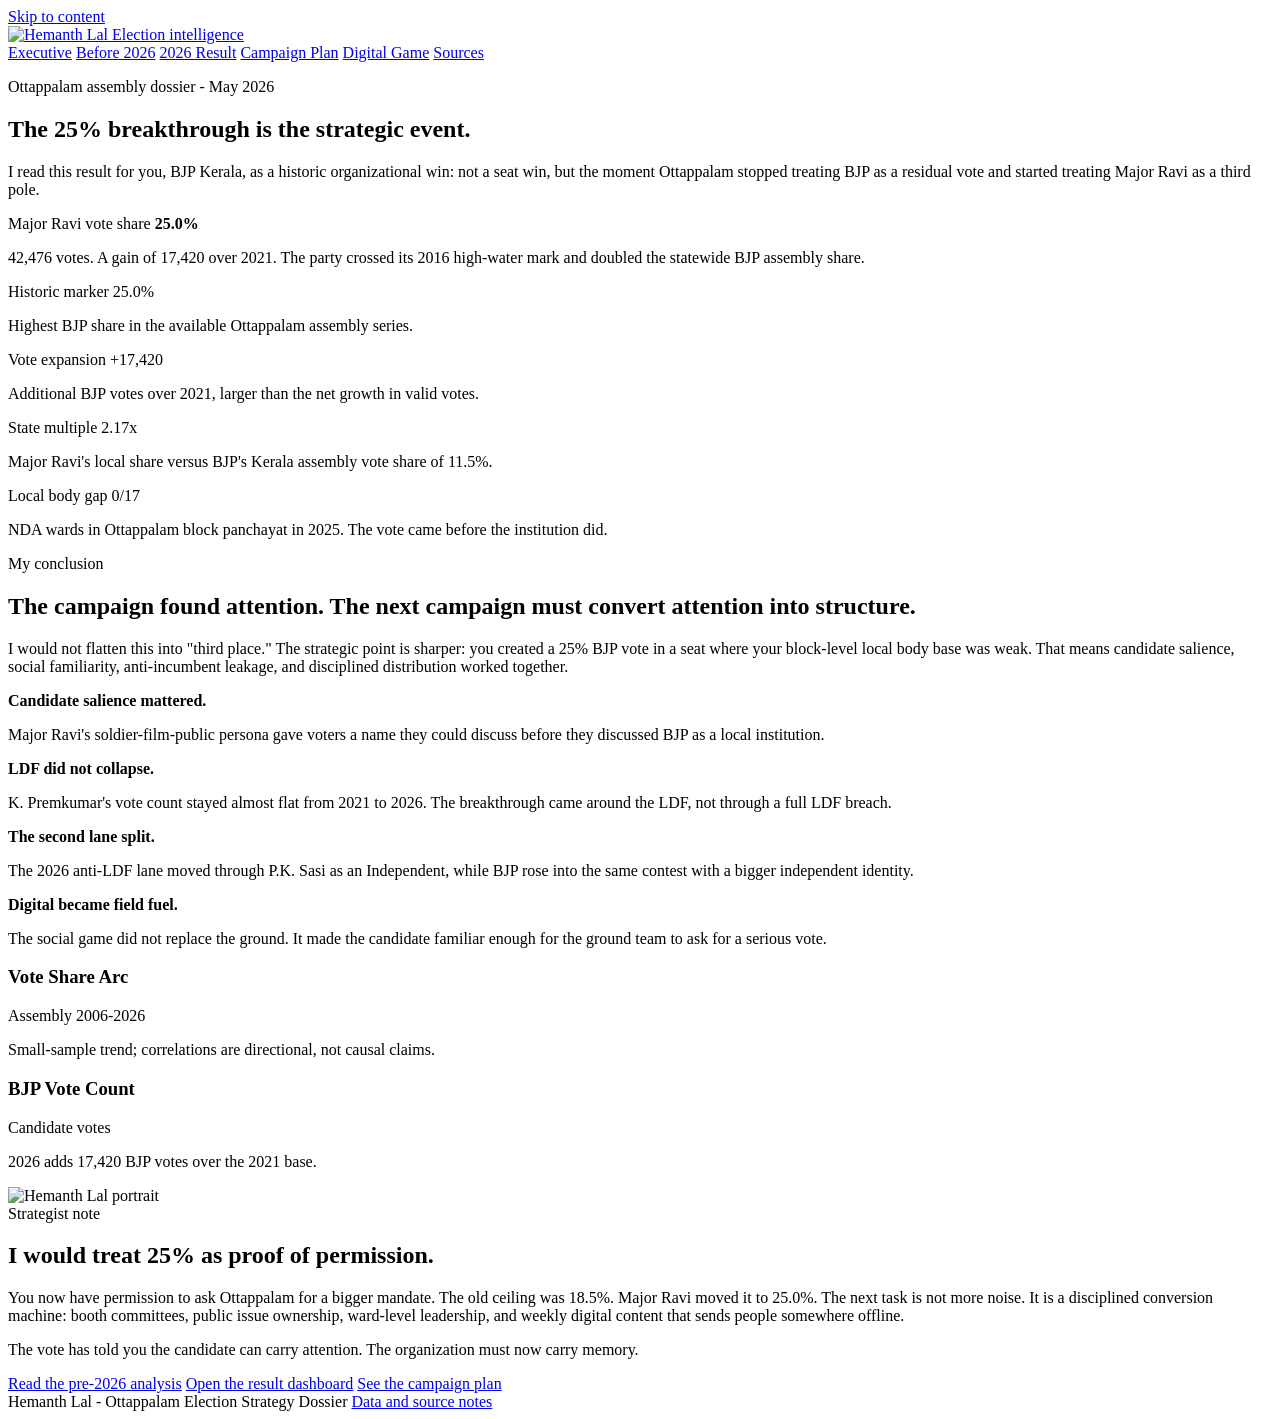
==== index.html @ 6b958787 "Add files via upload" ====
<!doctype html>
<html lang="en">
  <head>
    <meta charset="utf-8">
    <meta name="viewport" content="width=device-width, initial-scale=1">
    <title>Ottappalam 2026 Strategy Dossier | Hemanth Lal</title>
    <meta name="description" content="A local strategist case site for BJP Kerala on Ottappalam, Major Ravi, and the 2026 vote breakthrough.">
    <link rel="stylesheet" href="assets/site.css">
    <script defer src="assets/site.js"></script>
  </head>
  <body>
    <a class="skip-link" href="#main">Skip to content</a>
    <header class="site-header">
      <div class="nav-wrap">
        <a class="brand-mark" href="index.html" aria-label="Hemanth Lal strategy dossier">
          <img src="../Resources/logo/Horizontal%20logo%20black.svg" alt="Hemanth Lal">
          <span class="brand-kicker">Election intelligence</span>
        </a>
        <nav class="primary-nav" aria-label="Primary navigation">
          <a href="index.html">Executive</a>
          <a href="pre-2026.html">Before 2026</a>
          <a href="result-2026.html">2026 Result</a>
          <a href="strategy.html">Campaign Plan</a>
          <a href="digital.html">Digital Game</a>
          <a href="sources.html">Sources</a>
        </nav>
      </div>
    </header>

    <main id="main">
      <section class="case-hero">
        <div class="hero-grid">
          <div>
            <p class="eyebrow">Ottappalam assembly dossier - May 2026</p>
            <h1>The 25% breakthrough is the strategic event.</h1>
            <p class="dek">I read this result for you, BJP Kerala, as a historic organizational win: not a seat win, but the moment Ottappalam stopped treating BJP as a residual vote and started treating Major Ravi as a third pole.</p>
          </div>
          <aside class="hero-proof" aria-label="2026 result proof">
            <span>Major Ravi vote share</span>
            <strong class="big-number">25.0%</strong>
            <p>42,476 votes. A gain of 17,420 over 2021. The party crossed its 2016 high-water mark and doubled the statewide BJP assembly share.</p>
          </aside>
        </div>
      </section>

      <section class="section tight band">
        <div class="wrap grid four">
          <div class="metric">
            <span class="label">Historic marker</span>
            <span class="value">25.0%</span>
            <p>Highest BJP share in the available Ottappalam assembly series.</p>
          </div>
          <div class="metric">
            <span class="label">Vote expansion</span>
            <span class="value">+17,420</span>
            <p>Additional BJP votes over 2021, larger than the net growth in valid votes.</p>
          </div>
          <div class="metric">
            <span class="label">State multiple</span>
            <span class="value">2.17x</span>
            <p>Major Ravi's local share versus BJP's Kerala assembly vote share of 11.5%.</p>
          </div>
          <div class="metric">
            <span class="label">Local body gap</span>
            <span class="value">0/17</span>
            <p>NDA wards in Ottappalam block panchayat in 2025. The vote came before the institution did.</p>
          </div>
        </div>
      </section>

      <section class="section">
        <div class="wrap section-head">
          <div>
            <p class="eyebrow">My conclusion</p>
            <h2>The campaign found attention. The next campaign must convert attention into structure.</h2>
          </div>
          <p>I would not flatten this into "third place." The strategic point is sharper: you created a 25% BJP vote in a seat where your block-level local body base was weak. That means candidate salience, social familiarity, anti-incumbent leakage, and disciplined distribution worked together.</p>
        </div>
        <div class="wrap grid four">
          <article class="finding">
            <strong>Candidate salience mattered.</strong>
            <p>Major Ravi's soldier-film-public persona gave voters a name they could discuss before they discussed BJP as a local institution.</p>
          </article>
          <article class="finding">
            <strong>LDF did not collapse.</strong>
            <p>K. Premkumar's vote count stayed almost flat from 2021 to 2026. The breakthrough came around the LDF, not through a full LDF breach.</p>
          </article>
          <article class="finding">
            <strong>The second lane split.</strong>
            <p>The 2026 anti-LDF lane moved through P.K. Sasi as an Independent, while BJP rose into the same contest with a bigger independent identity.</p>
          </article>
          <article class="finding">
            <strong>Digital became field fuel.</strong>
            <p>The social game did not replace the ground. It made the candidate familiar enough for the ground team to ask for a serious vote.</p>
          </article>
        </div>
      </section>

      <section class="section band">
        <div class="wrap grid two">
          <article class="panel">
            <div class="chart-title">
              <h3>Vote Share Arc</h3>
              <span>Assembly 2006-2026</span>
            </div>
            <div class="chart" data-chart="share-lines"></div>
            <p class="data-note">Small-sample trend; correlations are directional, not causal claims.</p>
          </article>
          <article class="panel">
            <div class="chart-title">
              <h3>BJP Vote Count</h3>
              <span>Candidate votes</span>
            </div>
            <div class="chart" data-chart="bjp-votes"></div>
            <p class="data-note">2026 adds 17,420 BJP votes over the 2021 base.</p>
          </article>
        </div>
      </section>

      <section class="section">
        <div class="wrap grid two">
          <div class="feature-image">
            <img src="../Resources/Photos/ChatGPT%20Image%20May%2019,%202026%20at%2003_47_30%20PM.png" alt="Hemanth Lal portrait">
          </div>
          <article class="panel">
            <span class="panel-label">Strategist note</span>
            <h2>I would treat 25% as proof of permission.</h2>
            <p>You now have permission to ask Ottappalam for a bigger mandate. The old ceiling was 18.5%. Major Ravi moved it to 25.0%. The next task is not more noise. It is a disciplined conversion machine: booth committees, public issue ownership, ward-level leadership, and weekly digital content that sends people somewhere offline.</p>
            <p class="callout">The vote has told you the candidate can carry attention. The organization must now carry memory.</p>
            <div class="toc-links" aria-label="Dossier links">
              <a href="pre-2026.html">Read the pre-2026 analysis</a>
              <a href="result-2026.html">Open the result dashboard</a>
              <a href="strategy.html">See the campaign plan</a>
            </div>
          </article>
        </div>
      </section>
    </main>

    <footer class="footer">
      <div class="wrap">
        <span>Hemanth Lal - Ottappalam Election Strategy Dossier</span>
        <a href="sources.html">Data and source notes</a>
      </div>
    </footer>
  </body>
</html>
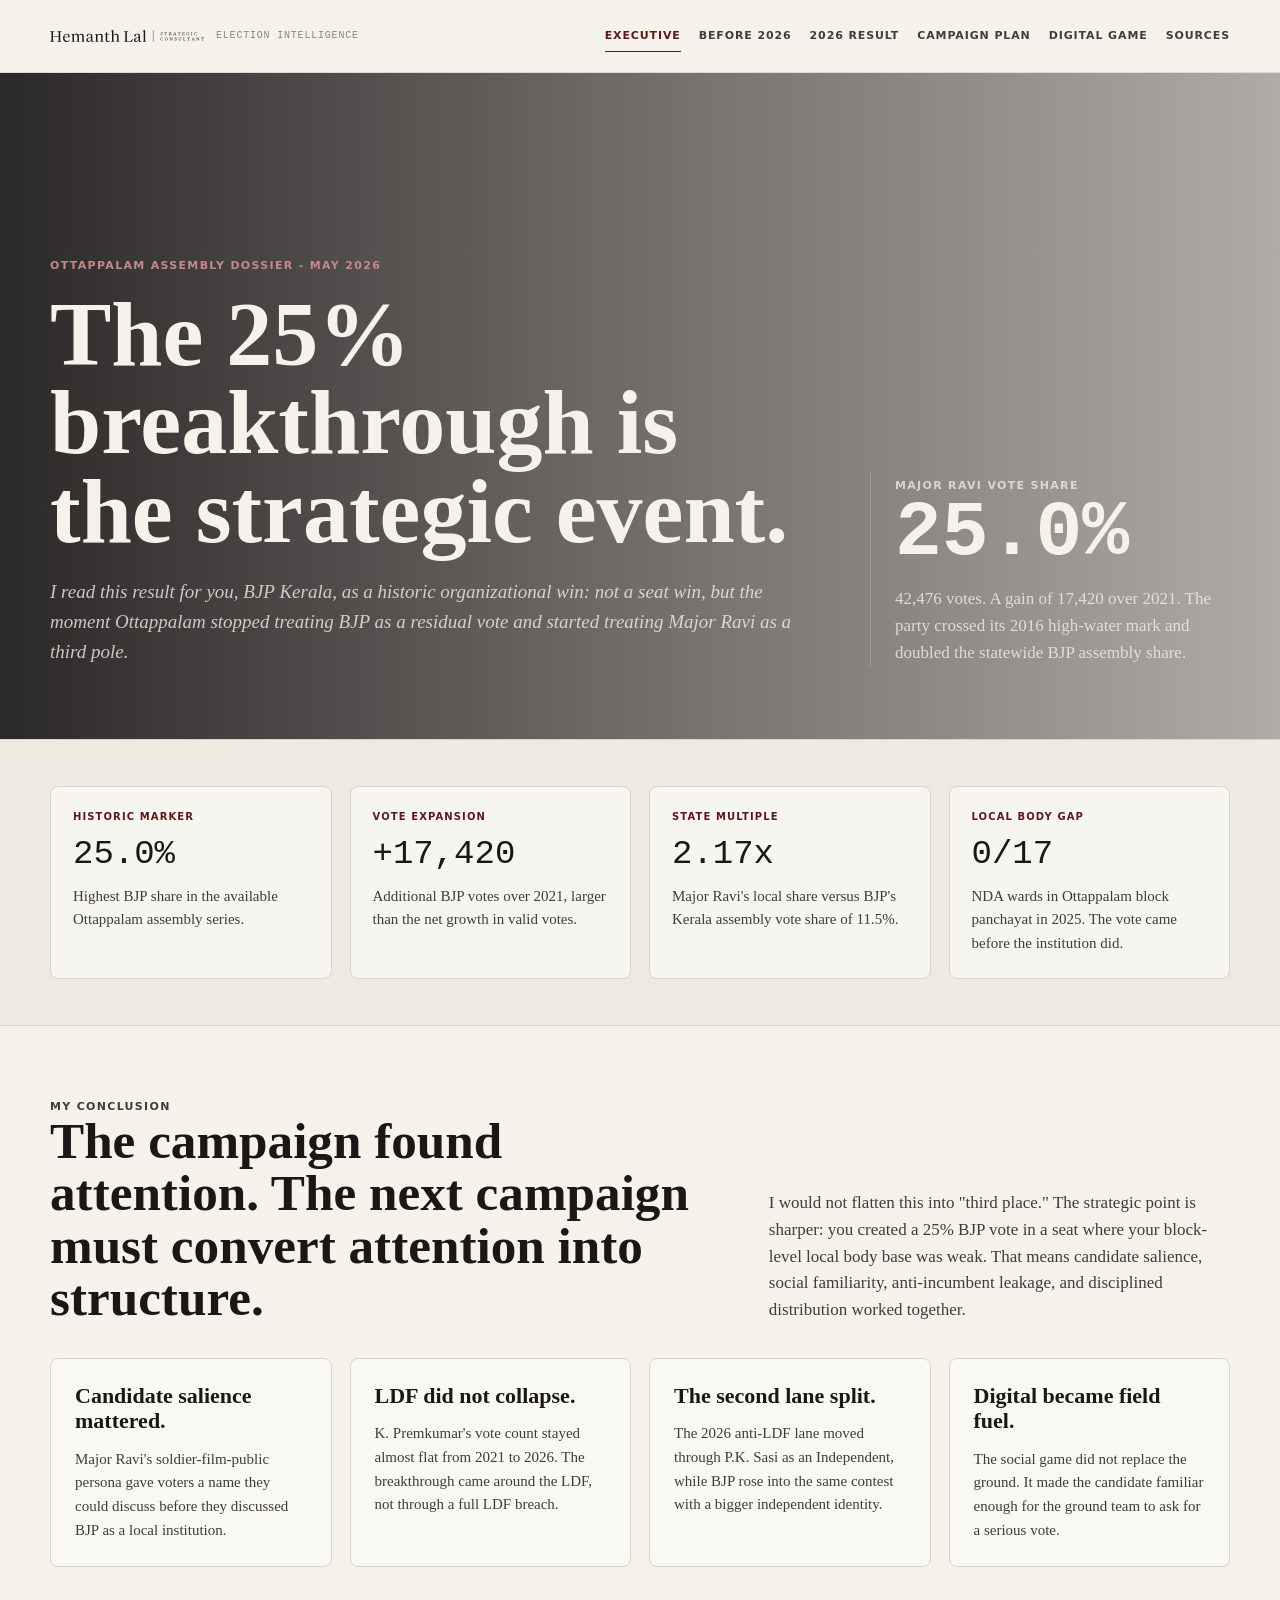
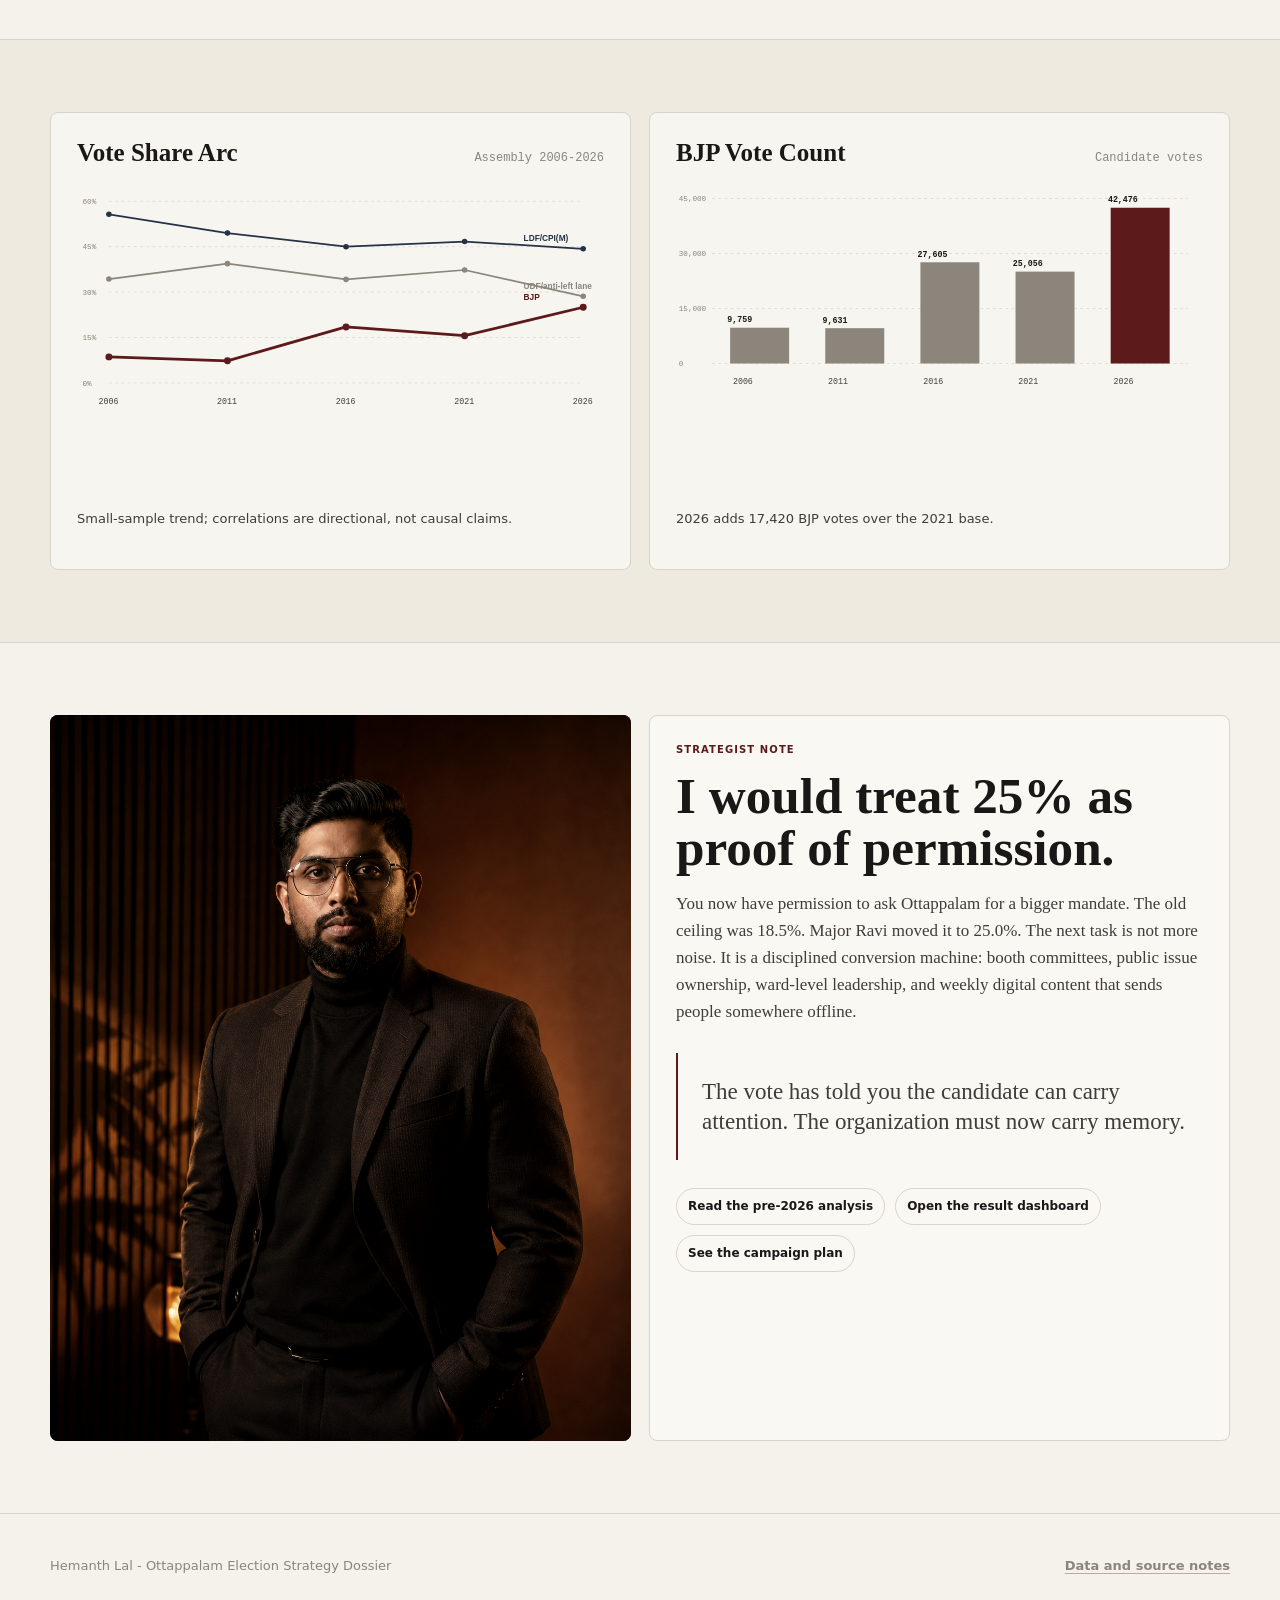
==== commit 1ce933f8: "Add files via upload" ====
--- a/index.html
+++ b/index.html
@@ -5,6 +5,13 @@
     <meta name="viewport" content="width=device-width, initial-scale=1">
     <title>Ottappalam 2026 Strategy Dossier | Hemanth Lal</title>
     <meta name="description" content="A local strategist case site for BJP Kerala on Ottappalam, Major Ravi, and the 2026 vote breakthrough.">
+    <link rel="canonical" href="https://majravi26.hemanthlal.com/">
+    <meta property="og:title" content="Ottappalam 2026 Strategy Dossier">
+    <meta property="og:description" content="Hemanth Lal's strategist case on Major Ravi, BJP Kerala, and the 25% Ottappalam breakthrough.">
+    <meta property="og:url" content="https://majravi26.hemanthlal.com/">
+    <meta property="og:type" content="website">
+    <meta property="og:image" content="https://majravi26.hemanthlal.com/assets/hemanth-portrait.png">
+    <meta name="twitter:card" content="summary_large_image">
     <link rel="stylesheet" href="assets/site.css">
     <script defer src="assets/site.js"></script>
   </head>
@@ -13,7 +20,7 @@
     <header class="site-header">
       <div class="nav-wrap">
         <a class="brand-mark" href="index.html" aria-label="Hemanth Lal strategy dossier">
-          <img src="../Resources/logo/Horizontal%20logo%20black.svg" alt="Hemanth Lal">
+          <img src="assets/hemanth-horizontal-logo-black.svg" alt="Hemanth Lal">
           <span class="brand-kicker">Election intelligence</span>
         </a>
         <nav class="primary-nav" aria-label="Primary navigation">
@@ -120,7 +127,7 @@
       <section class="section">
         <div class="wrap grid two">
           <div class="feature-image">
-            <img src="../Resources/Photos/ChatGPT%20Image%20May%2019,%202026%20at%2003_47_30%20PM.png" alt="Hemanth Lal portrait">
+            <img src="assets/hemanth-portrait.png" alt="Hemanth Lal portrait">
           </div>
           <article class="panel">
             <span class="panel-label">Strategist note</span>
--- a/assets/site.css
+++ b/assets/site.css
@@ -0,0 +1,727 @@
+:root {
+  --bone: #f5f2eb;
+  --carbon: #1a1817;
+  --smoke: #3f3d3a;
+  --stone: #8b857c;
+  --ash: #d8d4cb;
+  --cream: #eeeae0;
+  --oxblood: #5c1a1b;
+  --oxblood-lift: #6b2024;
+  --graphite: #243248;
+  --graphite-lift: #2b3e5c;
+  --white: #fffdfa;
+  --shadow: 0 18px 50px rgba(26, 24, 23, 0.12);
+  --serif: "Source Serif 4", Georgia, "Times New Roman", serif;
+  --sans: Inter, ui-sans-serif, system-ui, -apple-system, BlinkMacSystemFont, "Segoe UI", sans-serif;
+  --mono: "IBM Plex Mono", "SFMono-Regular", Consolas, monospace;
+}
+
+* {
+  box-sizing: border-box;
+}
+
+html {
+  scroll-behavior: smooth;
+}
+
+body {
+  margin: 0;
+  background: var(--bone);
+  color: var(--carbon);
+  font-family: var(--serif);
+  font-size: 17px;
+  line-height: 1.58;
+}
+
+body.dark-page {
+  background: var(--carbon);
+  color: var(--bone);
+}
+
+a {
+  color: inherit;
+  text-decoration-color: rgba(92, 26, 27, 0.35);
+  text-decoration-thickness: 1px;
+  text-underline-offset: 0.24em;
+}
+
+a:hover {
+  color: var(--oxblood);
+  text-decoration-color: currentColor;
+}
+
+img {
+  display: block;
+  max-width: 100%;
+}
+
+.skip-link {
+  position: absolute;
+  left: 12px;
+  top: -44px;
+  z-index: 20;
+  padding: 8px 12px;
+  background: var(--carbon);
+  color: var(--bone);
+  font-family: var(--sans);
+  font-size: 13px;
+}
+
+.skip-link:focus {
+  top: 12px;
+}
+
+.site-header {
+  position: sticky;
+  top: 0;
+  z-index: 10;
+  border-bottom: 1px solid rgba(216, 212, 203, 0.78);
+  background: rgba(245, 242, 235, 0.94);
+  backdrop-filter: blur(16px);
+}
+
+.dark-page .site-header,
+.case-hero + .site-header {
+  background: rgba(26, 24, 23, 0.92);
+  border-color: rgba(245, 242, 235, 0.12);
+}
+
+.nav-wrap {
+  width: min(1180px, calc(100vw - 40px));
+  min-height: 72px;
+  margin: 0 auto;
+  display: flex;
+  align-items: center;
+  justify-content: space-between;
+  gap: 28px;
+}
+
+.brand-mark {
+  display: flex;
+  align-items: center;
+  gap: 12px;
+  min-width: max-content;
+  text-decoration: none;
+}
+
+.brand-mark img {
+  width: 154px;
+  height: auto;
+}
+
+.dark-page .brand-mark img {
+  filter: invert(1);
+}
+
+.brand-kicker {
+  font-family: var(--mono);
+  font-size: 10px;
+  letter-spacing: 0.08em;
+  text-transform: uppercase;
+  color: var(--stone);
+}
+
+.primary-nav {
+  display: flex;
+  flex-wrap: wrap;
+  justify-content: flex-end;
+  gap: 8px 18px;
+  font-family: var(--sans);
+  font-size: 11px;
+  font-weight: 600;
+  letter-spacing: 0.08em;
+  text-transform: uppercase;
+}
+
+.primary-nav a {
+  color: var(--smoke);
+  text-decoration: none;
+  border-bottom: 1px solid transparent;
+  padding: 7px 0;
+}
+
+.dark-page .primary-nav a {
+  color: rgba(245, 242, 235, 0.76);
+}
+
+.primary-nav a[aria-current="page"],
+.primary-nav a:hover {
+  color: var(--oxblood);
+  border-color: currentColor;
+}
+
+.dark-page .primary-nav a[aria-current="page"],
+.dark-page .primary-nav a:hover {
+  color: var(--bone);
+}
+
+.case-hero {
+  min-height: 74vh;
+  color: var(--bone);
+  background-image:
+    linear-gradient(90deg, rgba(26, 24, 23, 0.92), rgba(26, 24, 23, 0.62) 48%, rgba(26, 24, 23, 0.32)),
+    url("https://upload.wikimedia.org/wikipedia/commons/thumb/b/b0/Ottapalam_railway_station.jpg/1280px-Ottapalam_railway_station.jpg");
+  background-size: cover;
+  background-position: center;
+  display: flex;
+  align-items: flex-end;
+  padding: 36px 0 72px;
+}
+
+.hero-grid,
+.wrap {
+  width: min(1180px, calc(100vw - 40px));
+  margin: 0 auto;
+}
+
+.hero-grid {
+  display: grid;
+  grid-template-columns: minmax(0, 1fr) 360px;
+  gap: 54px;
+  align-items: end;
+}
+
+.eyebrow {
+  margin: 0 0 16px;
+  font-family: var(--sans);
+  font-size: 11px;
+  font-weight: 700;
+  letter-spacing: 0.12em;
+  text-transform: uppercase;
+  color: var(--oxblood);
+}
+
+.case-hero .eyebrow,
+.dark-page .eyebrow {
+  color: #c68888;
+}
+
+h1,
+h2,
+h3 {
+  margin: 0;
+  font-family: var(--serif);
+  color: inherit;
+}
+
+h1 {
+  max-width: 900px;
+  font-size: clamp(42px, 8vw, 92px);
+  line-height: 0.96;
+  font-weight: 600;
+}
+
+h2 {
+  font-size: clamp(30px, 4vw, 52px);
+  line-height: 1.02;
+  font-weight: 600;
+}
+
+h3 {
+  font-size: 24px;
+  line-height: 1.15;
+  font-weight: 600;
+}
+
+.dek {
+  max-width: 760px;
+  margin: 22px 0 0;
+  color: var(--smoke);
+  font-size: 19px;
+  font-style: italic;
+}
+
+.case-hero .dek,
+.dark-page .dek {
+  color: rgba(245, 242, 235, 0.78);
+}
+
+.hero-proof {
+  border-left: 1px solid rgba(245, 242, 235, 0.24);
+  padding-left: 24px;
+}
+
+.hero-proof .big-number {
+  display: block;
+  font-family: var(--mono);
+  font-size: clamp(42px, 7vw, 78px);
+  line-height: 0.9;
+  color: var(--bone);
+}
+
+.hero-proof span {
+  font-family: var(--sans);
+  font-size: 11px;
+  font-weight: 700;
+  letter-spacing: 0.12em;
+  text-transform: uppercase;
+  color: rgba(245, 242, 235, 0.72);
+}
+
+.hero-proof p {
+  margin: 18px 0 0;
+  color: rgba(245, 242, 235, 0.78);
+}
+
+.section {
+  padding: 72px 0;
+}
+
+.section.tight {
+  padding: 46px 0;
+}
+
+.band {
+  border-top: 1px solid var(--ash);
+  border-bottom: 1px solid var(--ash);
+  background: var(--cream);
+}
+
+.dark-band {
+  background: var(--carbon);
+  color: var(--bone);
+}
+
+.section-head {
+  display: grid;
+  grid-template-columns: minmax(0, 0.8fr) minmax(280px, 0.55fr);
+  gap: 48px;
+  align-items: end;
+  margin-bottom: 34px;
+}
+
+.section-head p {
+  margin: 0;
+  color: var(--smoke);
+}
+
+.dark-page .section-head p,
+.dark-band .section-head p {
+  color: rgba(245, 242, 235, 0.72);
+}
+
+.grid {
+  display: grid;
+  gap: 18px;
+}
+
+.grid.two {
+  grid-template-columns: repeat(2, minmax(0, 1fr));
+}
+
+.grid.three {
+  grid-template-columns: repeat(3, minmax(0, 1fr));
+}
+
+.grid.four {
+  grid-template-columns: repeat(4, minmax(0, 1fr));
+}
+
+.panel,
+.metric,
+.finding,
+.source-card,
+.route-card {
+  background: rgba(255, 253, 250, 0.58);
+  border: 1px solid var(--ash);
+  border-radius: 8px;
+}
+
+.dark-page .panel,
+.dark-page .metric,
+.dark-page .finding,
+.dark-page .source-card,
+.dark-page .route-card,
+.dark-band .panel,
+.dark-band .metric,
+.dark-band .finding {
+  background: rgba(245, 242, 235, 0.045);
+  border-color: rgba(245, 242, 235, 0.14);
+}
+
+.metric {
+  padding: 22px;
+  min-height: 158px;
+}
+
+.metric .label,
+.panel-label {
+  display: block;
+  margin-bottom: 12px;
+  font-family: var(--sans);
+  font-size: 10px;
+  font-weight: 700;
+  letter-spacing: 0.11em;
+  text-transform: uppercase;
+  color: var(--oxblood);
+}
+
+.dark-page .metric .label,
+.dark-page .panel-label,
+.dark-band .metric .label,
+.dark-band .panel-label {
+  color: #c68888;
+}
+
+.metric .value {
+  display: block;
+  font-family: var(--mono);
+  font-size: 34px;
+  line-height: 1;
+  color: var(--carbon);
+}
+
+.dark-page .metric .value,
+.dark-band .metric .value {
+  color: var(--bone);
+}
+
+.metric p,
+.finding p,
+.route-card p,
+.source-card p {
+  margin: 14px 0 0;
+  color: var(--smoke);
+  font-size: 15px;
+}
+
+.dark-page .metric p,
+.dark-page .finding p,
+.dark-page .route-card p,
+.dark-band .metric p,
+.dark-band .finding p {
+  color: rgba(245, 242, 235, 0.72);
+}
+
+.panel {
+  padding: 26px;
+  overflow: hidden;
+}
+
+.panel h3 + p,
+.panel p:first-child {
+  margin-top: 10px;
+}
+
+.panel p,
+.body-copy p {
+  color: var(--smoke);
+}
+
+.dark-page .panel p,
+.dark-band .panel p {
+  color: rgba(245, 242, 235, 0.74);
+}
+
+.finding {
+  padding: 24px;
+}
+
+.finding strong {
+  display: block;
+  font-family: var(--serif);
+  font-size: 22px;
+  line-height: 1.15;
+}
+
+.chart {
+  min-height: 310px;
+  margin-top: 18px;
+}
+
+.chart.short {
+  min-height: 245px;
+}
+
+.chart svg {
+  width: 100%;
+  height: auto;
+  display: block;
+}
+
+.axis-label,
+.chart-note,
+.mono {
+  font-family: var(--mono);
+}
+
+.chart-title {
+  display: flex;
+  justify-content: space-between;
+  gap: 20px;
+  align-items: baseline;
+}
+
+.chart-title h3 {
+  font-size: 25px;
+}
+
+.chart-title span {
+  font-family: var(--mono);
+  font-size: 12px;
+  color: var(--stone);
+}
+
+.result-table,
+.data-table {
+  width: 100%;
+  border-collapse: collapse;
+  font-family: var(--sans);
+  font-size: 14px;
+}
+
+.result-table th,
+.result-table td,
+.data-table th,
+.data-table td {
+  border-bottom: 1px solid var(--ash);
+  padding: 12px 10px;
+  text-align: left;
+  vertical-align: top;
+}
+
+.result-table th,
+.data-table th {
+  font-family: var(--mono);
+  font-size: 11px;
+  letter-spacing: 0.06em;
+  text-transform: uppercase;
+  color: var(--stone);
+}
+
+.dark-page .result-table th,
+.dark-page .result-table td,
+.dark-page .data-table th,
+.dark-page .data-table td,
+.dark-band .result-table th,
+.dark-band .result-table td,
+.dark-band .data-table th,
+.dark-band .data-table td {
+  border-color: rgba(245, 242, 235, 0.14);
+}
+
+.rank {
+  width: 38px;
+  font-family: var(--mono);
+  color: var(--stone);
+}
+
+.pill {
+  display: inline-flex;
+  align-items: center;
+  min-height: 25px;
+  padding: 0 8px;
+  border: 1px solid var(--ash);
+  border-radius: 999px;
+  font-family: var(--mono);
+  font-size: 11px;
+  color: var(--smoke);
+}
+
+.pill.bjp {
+  color: var(--oxblood);
+  border-color: rgba(92, 26, 27, 0.36);
+}
+
+.dark-page .pill,
+.dark-band .pill {
+  border-color: rgba(245, 242, 235, 0.2);
+  color: rgba(245, 242, 235, 0.75);
+}
+
+.feature-image {
+  position: relative;
+  min-height: 420px;
+  overflow: hidden;
+  border-radius: 8px;
+  background: var(--carbon);
+}
+
+.feature-image img {
+  width: 100%;
+  height: 100%;
+  min-height: 420px;
+  object-fit: cover;
+  filter: saturate(0.7) contrast(1.05);
+}
+
+.caption {
+  margin: 10px 0 0;
+  font-family: var(--sans);
+  font-size: 12px;
+  color: var(--stone);
+}
+
+.callout {
+  margin: 28px 0;
+  padding: 24px 0 24px 24px;
+  border-left: 2px solid var(--oxblood);
+  font-size: 23px;
+  line-height: 1.28;
+  color: var(--oxblood);
+}
+
+.dark-page .callout,
+.dark-band .callout {
+  color: #d39a9a;
+}
+
+.route-map {
+  display: grid;
+  grid-template-columns: repeat(3, minmax(0, 1fr));
+  gap: 14px;
+  counter-reset: route;
+}
+
+.route-card {
+  position: relative;
+  padding: 24px;
+}
+
+.route-card::before {
+  counter-increment: route;
+  content: "0" counter(route);
+  display: block;
+  margin-bottom: 32px;
+  font-family: var(--mono);
+  color: var(--oxblood);
+}
+
+.source-card {
+  padding: 18px;
+}
+
+.source-card a {
+  display: inline-block;
+  font-family: var(--sans);
+  font-weight: 700;
+}
+
+.source-card p {
+  font-size: 14px;
+}
+
+.page-hero {
+  padding: 82px 0 52px;
+  border-bottom: 1px solid var(--ash);
+}
+
+.dark-page .page-hero {
+  border-color: rgba(245, 242, 235, 0.14);
+}
+
+.page-hero .dek {
+  max-width: 860px;
+}
+
+.footer {
+  padding: 42px 0;
+  border-top: 1px solid var(--ash);
+  font-family: var(--sans);
+  font-size: 13px;
+  color: var(--stone);
+}
+
+.dark-page .footer {
+  border-color: rgba(245, 242, 235, 0.14);
+}
+
+.footer .wrap {
+  display: flex;
+  flex-wrap: wrap;
+  gap: 12px 28px;
+  align-items: center;
+  justify-content: space-between;
+}
+
+.footer a {
+  font-weight: 700;
+}
+
+.toc-links {
+  display: flex;
+  flex-wrap: wrap;
+  gap: 10px;
+  margin-top: 28px;
+}
+
+.toc-links a {
+  padding: 8px 11px;
+  border: 1px solid var(--ash);
+  border-radius: 999px;
+  font-family: var(--sans);
+  font-size: 12px;
+  font-weight: 700;
+  text-decoration: none;
+}
+
+.data-note {
+  font-family: var(--sans);
+  font-size: 13px;
+  color: var(--stone);
+}
+
+@media (max-width: 940px) {
+  .hero-grid,
+  .section-head,
+  .grid.two,
+  .grid.three,
+  .grid.four,
+  .route-map {
+    grid-template-columns: 1fr;
+  }
+
+  .hero-proof {
+    max-width: 460px;
+  }
+
+  .nav-wrap {
+    align-items: flex-start;
+    flex-direction: column;
+    padding: 16px 0;
+    gap: 10px;
+  }
+
+  .primary-nav {
+    justify-content: flex-start;
+  }
+}
+
+@media (max-width: 640px) {
+  body {
+    font-size: 16px;
+  }
+
+  .hero-grid,
+  .wrap {
+    width: min(100vw - 28px, 1180px);
+  }
+
+  .case-hero {
+    min-height: 78vh;
+    padding-bottom: 42px;
+  }
+
+  .section {
+    padding: 50px 0;
+  }
+
+  .panel,
+  .metric,
+  .finding,
+  .route-card {
+    padding: 20px;
+  }
+
+  .result-table,
+  .data-table {
+    font-size: 13px;
+  }
+
+  .result-table th,
+  .result-table td,
+  .data-table th,
+  .data-table td {
+    padding: 10px 6px;
+  }
+}
